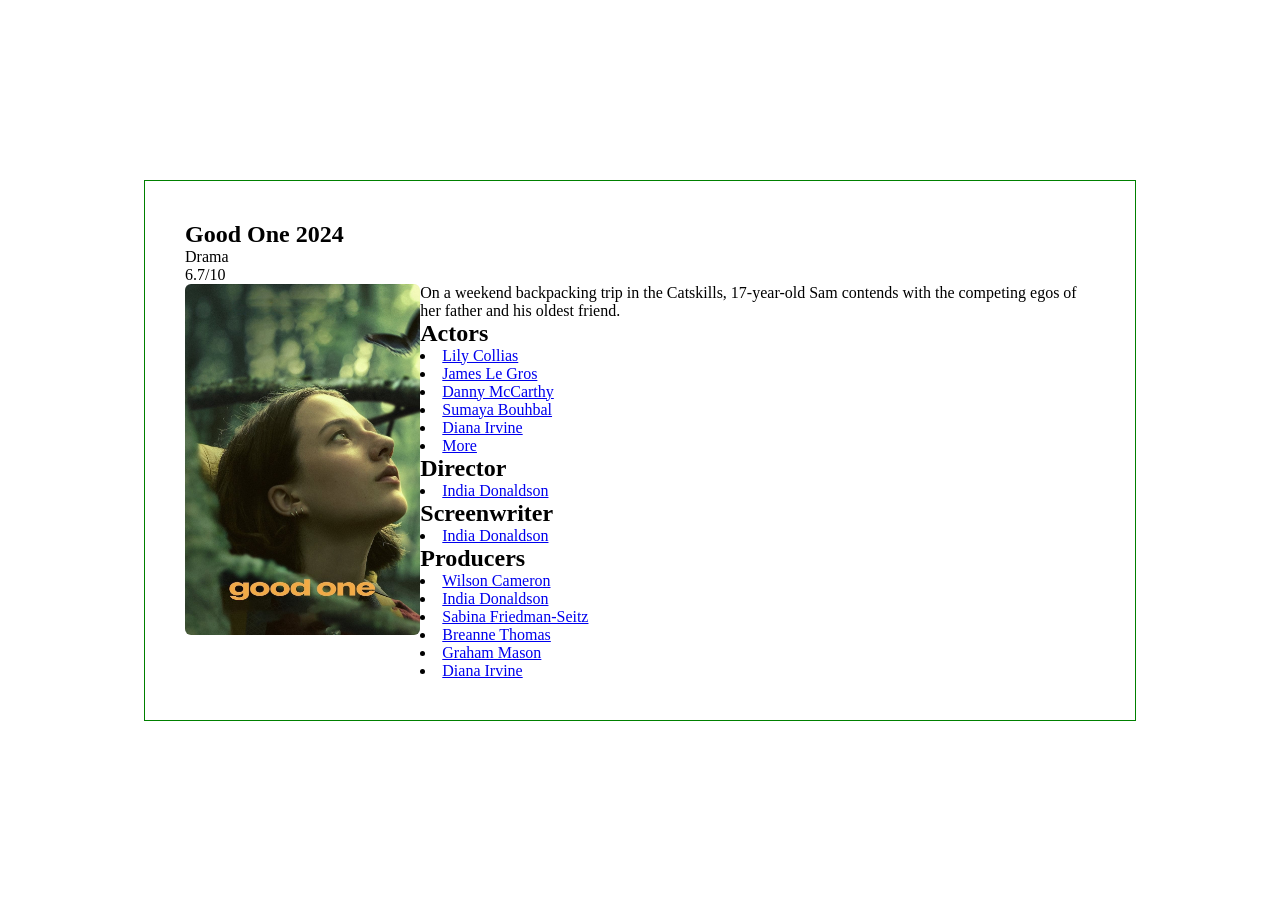
==== movie-card.html @ 16bb759c "ver 1" ====
<!DOCTYPE html>
<html lang="en">
<head>
  <meta charset="UTF-8">
  <meta name="viewport" content="width=device-width, initial-scale=1.0">
  <link rel="stylesheet" href="movie-card.css">
  <title>Movie Card</title>
</head>
<body>
  <section class="movie-card">
    <div>
      <div>
        <h1>Good One <span>2024</span></h1>
        <span>Drama</span>
      </div>
      <div>
        <span>6.7</span>/10
      </div>
    </div>

    <div class="description-container">
      <div class="movie-poster">
        <img src="movie-poster.jpg" alt="">
      </div>
      <div class="movie-description">
        <div class="synopsis">
          On a weekend backpacking trip in the Catskills, 17-year-old Sam contends with the competing egos of her father and his oldest friend.
        </div>
        <div class="cast-and-crew">
          <div class="actors">
            <h2>Actors</h2>
            <li><a href="#">Lily Collias</a></li>
            <li><a href="#">James Le Gros</a></li>
            <li><a href="#">Danny McCarthy</a></li>
            <li><a href="#">Sumaya Bouhbal</a></li>
            <li><a href="#">Diana Irvine</a></li>
            <li><a href="#">More</a></li>
          </div>
          <div class="director-writer">
            <h2>Director</h2>
            <li><a href="#">India Donaldson</a></li>
            
            <h2>Screenwriter</h2>
            <li><a href="#">India Donaldson</a></li>
          </div>

          <div class="producers">
            <h2>Producers</h2>
            <li><a href="#">Wilson Cameron</a></li>
            <li><a href="#">India Donaldson</a></li>
            <li><a href="#">Sabina Friedman-Seitz</a></li>
            <li><a href="#">Breanne Thomas</a></li>
            <li><a href="#">Graham Mason</a></li>
            <li><a href="#">Diana Irvine</a></li>    
          </div>
        </div>

      </div>

    
    </div>

  </section>
  
</body>
</html>
---- movie-card.css ----
*,
*::before, 
*::after {
  margin: 0;
  padding: 0;
  box-sizing: border-box;
}

body {
  height: 100vh;
  display: grid;
  place-items: center;
}
.movie-card {
  padding: 2.5rem;
  width: 62rem;
  border: 1px solid green;
}
.description-container {
  display: flex;
/*   display: grid;
  grid-template-columns: 1fr 3fr;
  grid-template-areas: 
  "poster content"
  "poster content"; */
}

.movie-poster {
  width: 300px;
  /* grid-area: poster; */
}

.movie-poster img {
  width: 100%;
  border-radius: 6px;
}

.movie-description {
  /* grid-area: content; */
}
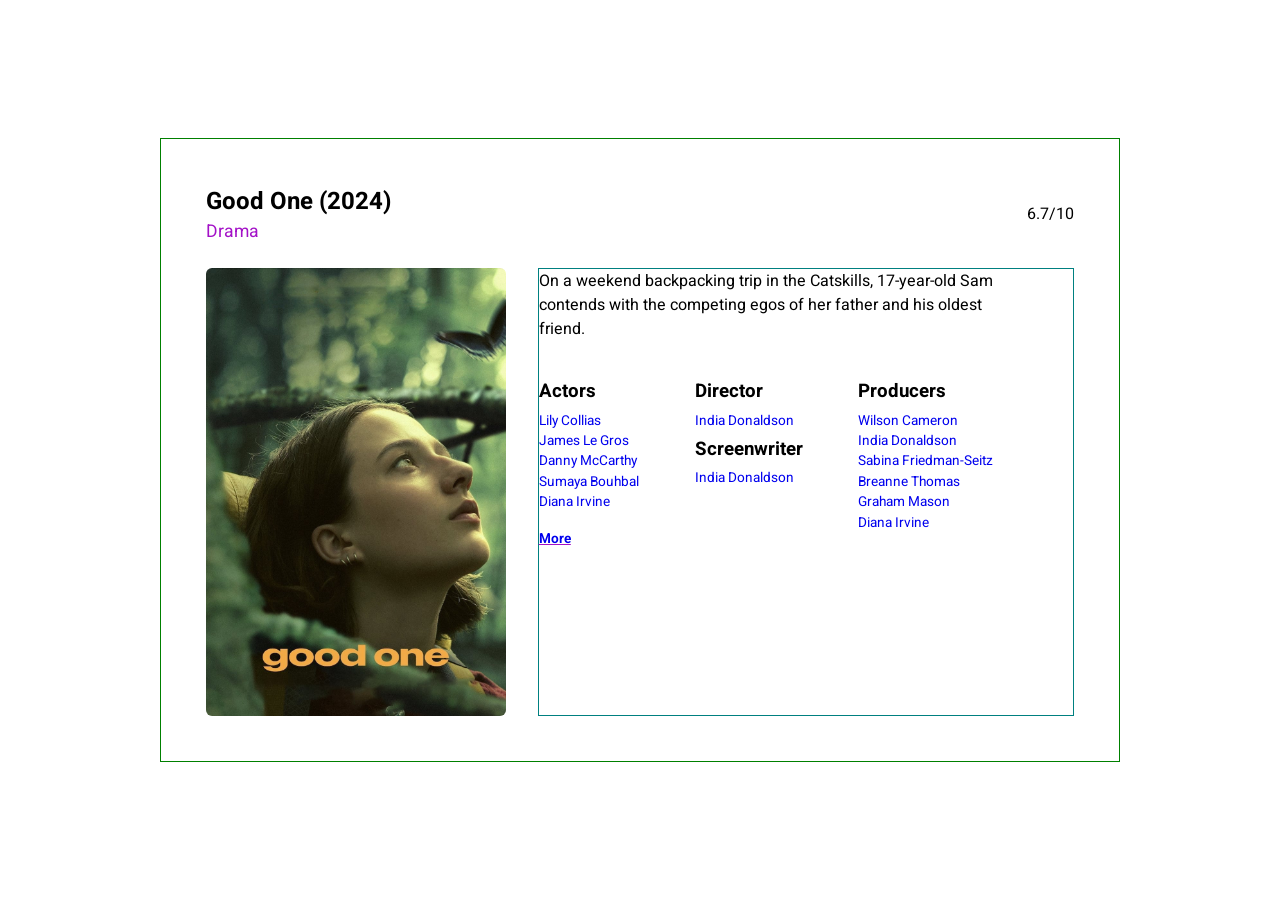
==== commit 5b75aa3e: "ver 2" ====
--- a/movie-card.html
+++ b/movie-card.html
@@ -4,14 +4,18 @@
   <meta charset="UTF-8">
   <meta name="viewport" content="width=device-width, initial-scale=1.0">
   <link rel="stylesheet" href="movie-card.css">
+  <!-- FONT -->
+  <link rel="preconnect" href="https://fonts.googleapis.com">
+  <link rel="preconnect" href="https://fonts.gstatic.com" crossorigin>
+  <link href="https://fonts.googleapis.com/css2?family=Heebo:wght@100..900&display=swap" rel="stylesheet">
   <title>Movie Card</title>
 </head>
 <body>
   <section class="movie-card">
-    <div>
+    <div class="title-rating">
       <div>
-        <h1>Good One <span>2024</span></h1>
-        <span>Drama</span>
+        <h1>Good One <span>(2024)</span></h1>
+        <span class="genre">Drama</span>
       </div>
       <div>
         <span>6.7</span>/10
@@ -28,24 +32,24 @@
         </div>
         <div class="cast-and-crew">
           <div class="actors">
-            <h2>Actors</h2>
+            <h3>Actors</h3>
             <li><a href="#">Lily Collias</a></li>
             <li><a href="#">James Le Gros</a></li>
             <li><a href="#">Danny McCarthy</a></li>
             <li><a href="#">Sumaya Bouhbal</a></li>
             <li><a href="#">Diana Irvine</a></li>
-            <li><a href="#">More</a></li>
+            <li class="more"><a href="#">More</a></li>
           </div>
           <div class="director-writer">
-            <h2>Director</h2>
+            <h3>Director</h3>
             <li><a href="#">India Donaldson</a></li>
             
-            <h2>Screenwriter</h2>
+            <h3>Screenwriter</h3>
             <li><a href="#">India Donaldson</a></li>
           </div>
 
           <div class="producers">
-            <h2>Producers</h2>
+            <h3>Producers</h3>
             <li><a href="#">Wilson Cameron</a></li>
             <li><a href="#">India Donaldson</a></li>
             <li><a href="#">Sabina Friedman-Seitz</a></li>
@@ -56,8 +60,6 @@
         </div>
 
       </div>
-
-    
     </div>
 
   </section>
--- a/movie-card.css
+++ b/movie-card.css
@@ -5,36 +5,80 @@
   padding: 0;
   box-sizing: border-box;
 }
+:root {
+  --highlight: rgb(163, 17, 199);
+}
 
 body {
   height: 100vh;
   display: grid;
   place-items: center;
+  font-family: "Heebo", sans-serif;
 }
 .movie-card {
-  padding: 2.5rem;
-  width: 62rem;
+  padding: 2.8rem;
+  /* width: 60rem; */
+  width: min(60rem, 95vw);
   border: 1px solid green;
+}
+.title-rating {
+  display: flex;
+  align-items: center;
+  justify-content: space-between;
+  margin-bottom: 1.5rem;
+}
+
+h1 span {
+  font-size: 1.5rem;
+}
+.genre {
+  font-size: 1.1rem;
+  color: var(--highlight);
 }
 .description-container {
   display: flex;
-/*   display: grid;
-  grid-template-columns: 1fr 3fr;
-  grid-template-areas: 
-  "poster content"
-  "poster content"; */
+  gap: 2rem;
+  
 }
 
 .movie-poster {
-  width: 300px;
-  /* grid-area: poster; */
+  max-width: 300px;
+  min-width: 200px; 
 }
 
 .movie-poster img {
+  display: block;
   width: 100%;
+  height: auto;
   border-radius: 6px;
 }
 
 .movie-description {
-  /* grid-area: content; */
+  border: 1px solid teal;
+  padding-right: 5rem;
+  flex: 1 1 auto;
+}
+.synopsis {
+  margin-bottom: 2rem;
+}
+.cast-and-crew {
+  display: flex;
+  justify-content: space-between;
+}
+.cast-and-crew h3 {
+  line-height: 2;
+}
+.cast-and-crew li {
+  list-style: none;
+  font-size: 0.85rem;
+  color: var(--highlight);
+  line-height: 1.5;
+}
+.more {
+  font-weight: 650;
+  margin-top: 1rem;
+  text-decoration: underline;
+}
+.cast-and-crew a {
+  text-decoration: none;
 }
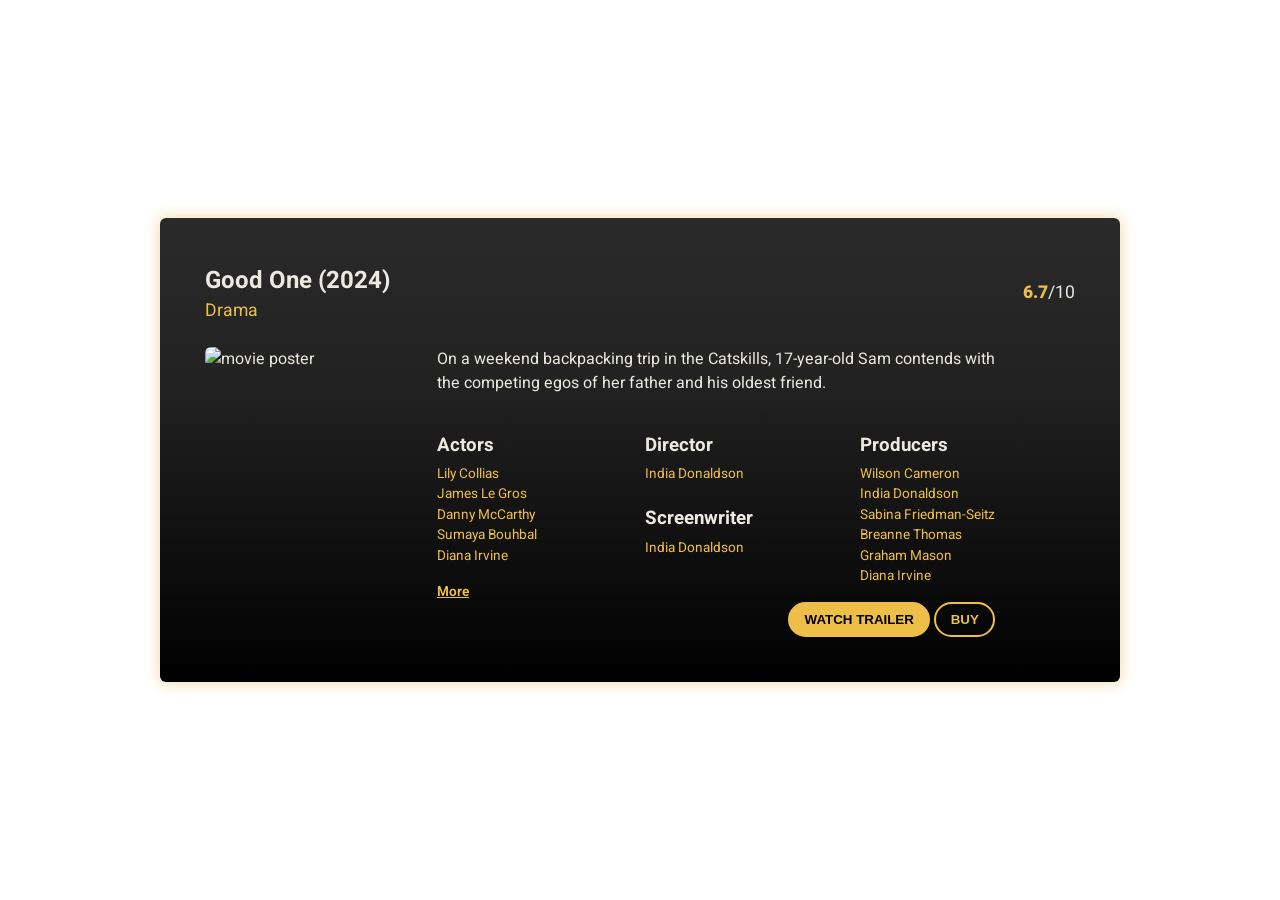
==== commit 0443a119: "ver 3" ====
--- a/movie-card.html
+++ b/movie-card.html
@@ -17,14 +17,14 @@
         <h1>Good One <span>(2024)</span></h1>
         <span class="genre">Drama</span>
       </div>
-      <div>
+      <div class="rating">
         <span>6.7</span>/10
       </div>
     </div>
 
     <div class="description-container">
       <div class="movie-poster">
-        <img src="movie-poster.jpg" alt="">
+        <img src="https://a.ltrbxd.com/resized/film-poster/1/0/1/1/9/5/4/1011954-good-one-0-2000-0-3000-crop.jpg?v=29c010f6cd" alt="movie poster">
       </div>
       <div class="movie-description">
         <div class="synopsis">
@@ -44,7 +44,7 @@
             <h3>Director</h3>
             <li><a href="#">India Donaldson</a></li>
             
-            <h3>Screenwriter</h3>
+            <h3 style="margin-top: 1rem;">Screenwriter</h3>
             <li><a href="#">India Donaldson</a></li>
           </div>
 
@@ -58,6 +58,10 @@
             <li><a href="#">Diana Irvine</a></li>    
           </div>
         </div>
+        <div class="buttons">
+          <button>watch trailer</button>
+          <button>buy</button>
+        </div>
 
       </div>
     </div>
--- a/movie-card.css
+++ b/movie-card.css
@@ -5,8 +5,11 @@
   padding: 0;
   box-sizing: border-box;
 }
+
 :root {
-  --highlight: rgb(163, 17, 199);
+  --font-clr: rgb(236, 232, 226);
+  --highlight: rgb(237, 190, 72);
+  --highlight2: rgb(238, 205, 120);
 }
 
 body {
@@ -14,12 +17,21 @@
   display: grid;
   place-items: center;
   font-family: "Heebo", sans-serif;
+  color: var(--font-clr);
+  background-image: linear-gradient(to bottom, rgba(0, 0, 0, 0.4)), url('https://avatars.mds.yandex.net/get-kinopoisk-image/4486362/6cfb5e3c-53d5-4aec-8e56-e72ef53cf060/3840x'), url("bg.webp");
+  background-size: cover;
+  background-position: center;
+  backdrop-filter: blur(1px);
 }
+
 .movie-card {
+ /*  background-color: rgb(0, 0, 0, 0.8); */
+  background:linear-gradient(180deg,rgb(42, 42, 42) 0%, rgb(34, 34, 34) 35%, rgba(0, 0, 0, 1) 100%);
+  border-radius: 6px;
   padding: 2.8rem;
   /* width: 60rem; */
   width: min(60rem, 95vw);
-  border: 1px solid green;
+  box-shadow: 0 0 14px 2px wheat;
 }
 .title-rating {
   display: flex;
@@ -34,6 +46,13 @@
 .genre {
   font-size: 1.1rem;
   color: var(--highlight);
+}
+.rating {
+  font-size: 1.1rem;
+}
+.rating span {
+  color: var(--highlight);
+  font-weight: 800;
 }
 .description-container {
   display: flex;
@@ -54,9 +73,10 @@
 }
 
 .movie-description {
-  border: 1px solid teal;
   padding-right: 5rem;
-  flex: 1 1 auto;
+  display: flex;
+  flex-direction: column;
+ /*  flex: 1 1 auto; */
 }
 .synopsis {
   margin-bottom: 2rem;
@@ -68,11 +88,19 @@
 .cast-and-crew h3 {
   line-height: 2;
 }
+
 .cast-and-crew li {
   list-style: none;
   font-size: 0.85rem;
   color: var(--highlight);
   line-height: 1.5;
+}
+
+.cast-and-crew li a {
+  color: var(--highlight);
+}
+.cast-and-crew li a:hover {
+  color: var(--highlight2);
 }
 .more {
   font-weight: 650;
@@ -81,4 +109,41 @@
 }
 .cast-and-crew a {
   text-decoration: none;
+}
+
+.buttons {
+  text-align: end;
+  margin-top: auto;
+}
+
+.buttons button {
+  text-transform: uppercase;
+  padding: 0.5rem 0.9rem;
+  border-radius: 2rem;
+  border: 2px solid var(--highlight);
+  transition: all 250ms ease-out;
+  cursor: pointer;
+}
+
+.buttons button:first-child {
+  background-color: var(--highlight);
+  font-weight: 600;
+}
+
+.buttons button:last-child {
+  background-color: transparent;
+  color: var(--highlight);
+  font-weight: 600;
+}
+
+.buttons button:first-child:hover {
+  background-color: var(--highlight2);
+  border: 2px solid var(--highlight2);
+}
+
+.buttons button:last-child:hover {
+  border: 2px solid var(--highlight2);
+  /* color: var(--highlight2); */
+  background-color: var(--highlight2);
+  color: black;
 }
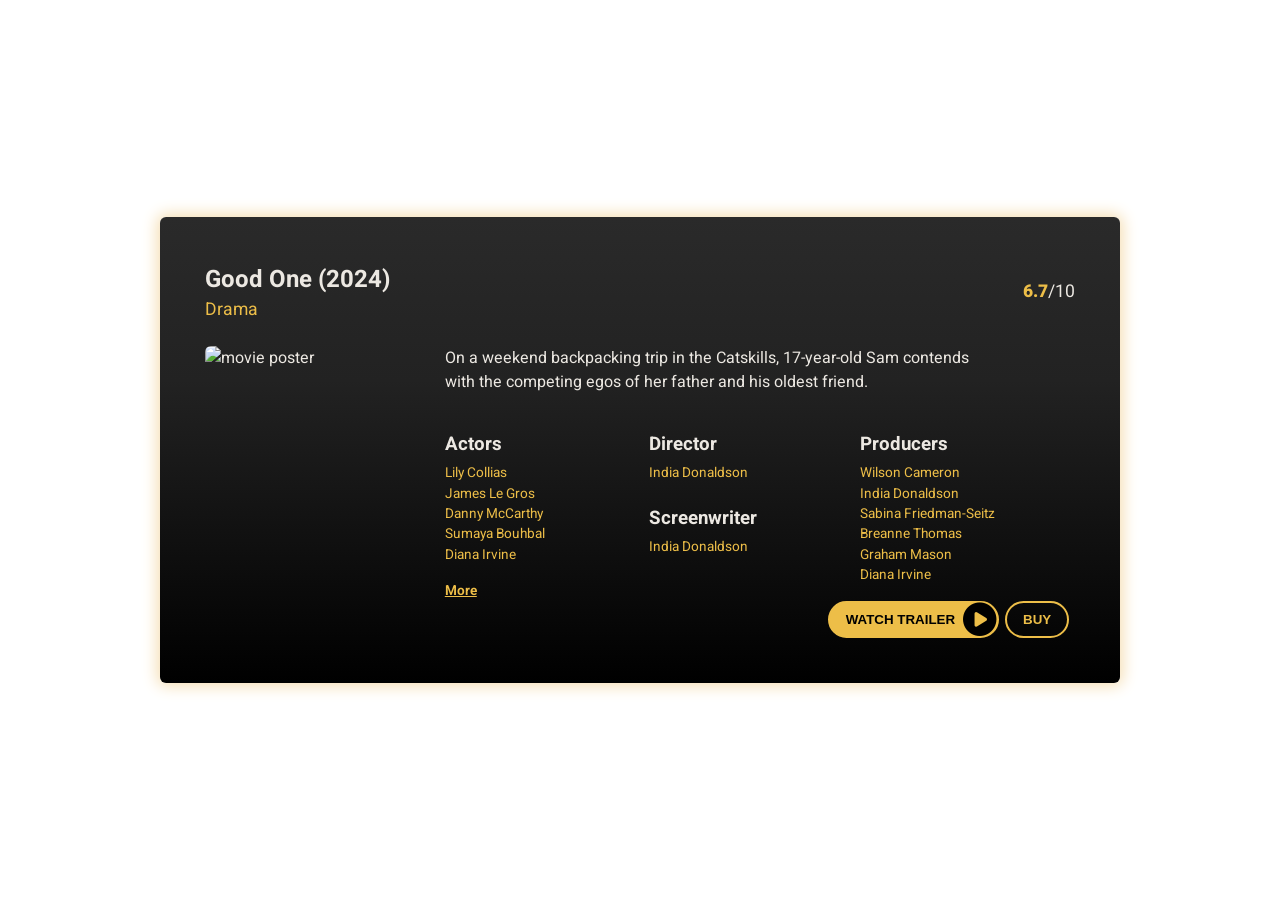
==== commit 6723076d: "ver4: modal" ====
--- a/movie-card.html
+++ b/movie-card.html
@@ -8,6 +8,11 @@
   <link rel="preconnect" href="https://fonts.googleapis.com">
   <link rel="preconnect" href="https://fonts.gstatic.com" crossorigin>
   <link href="https://fonts.googleapis.com/css2?family=Heebo:wght@100..900&display=swap" rel="stylesheet">
+  <!-- FONT AWESOME -->
+  <link rel="stylesheet" 
+  href="https://cdnjs.cloudflare.com/ajax/libs/font-awesome/6.5.2/css/all.min.css">
+   <!-- FAVICON-->
+  <link href="[data-uri]" rel="icon" type="image/x-icon">
   <title>Movie Card</title>
 </head>
 <body>
@@ -26,6 +31,15 @@
       <div class="movie-poster">
         <img src="https://a.ltrbxd.com/resized/film-poster/1/0/1/1/9/5/4/1011954-good-one-0-2000-0-3000-crop.jpg?v=29c010f6cd" alt="movie poster">
       </div>
+
+      <div class="modal"> 
+        <span class="close"><i class="fa-solid fa-circle-xmark"></i></span>
+        <div class="modal-img-container">
+          <img class="modal-content" id="img01">
+        </div>
+      </div>
+            
+
       <div class="movie-description">
         <div class="synopsis">
           On a weekend backpacking trip in the Catskills, 17-year-old Sam contends with the competing egos of her father and his oldest friend.
@@ -59,8 +73,9 @@
           </div>
         </div>
         <div class="buttons">
-          <button>watch trailer</button>
-          <button>buy</button>
+          <button>watch trailer<i class="fa-solid fa-circle-play"></i></button>
+          <a href="https://www.amazon.com/gp/video/detail/B0DBC4FG58" target="_blank"><button class="buy">buy</button></a>
+            
         </div>
 
       </div>
--- a/movie-card.css
+++ b/movie-card.css
@@ -10,6 +10,7 @@
   --font-clr: rgb(236, 232, 226);
   --highlight: rgb(237, 190, 72);
   --highlight2: rgb(238, 205, 120);
+  --transition: transition: all 250ms ease-out;
 }
 
 body {
@@ -25,13 +26,11 @@
 }
 
 .movie-card {
- /*  background-color: rgb(0, 0, 0, 0.8); */
   background:linear-gradient(180deg,rgb(42, 42, 42) 0%, rgb(34, 34, 34) 35%, rgba(0, 0, 0, 1) 100%);
   border-radius: 6px;
   padding: 2.8rem;
-  /* width: 60rem; */
   width: min(60rem, 95vw);
-  box-shadow: 0 0 14px 2px wheat;
+  box-shadow: 0 0 15px 3px wheat;
 }
 .title-rating {
   display: flex;
@@ -56,13 +55,13 @@
 }
 .description-container {
   display: flex;
-  gap: 2rem;
-  
+  gap: 2.5rem;
 }
 
 .movie-poster {
   max-width: 300px;
   min-width: 200px; 
+  cursor: pointer;
 }
 
 .movie-poster img {
@@ -73,17 +72,18 @@
 }
 
 .movie-description {
-  padding-right: 5rem;
   display: flex;
   flex-direction: column;
  /*  flex: 1 1 auto; */
 }
 .synopsis {
   margin-bottom: 2rem;
+  padding-right: 5rem;
 }
 .cast-and-crew {
   display: flex;
   justify-content: space-between;
+  padding-right: 5rem;
 }
 .cast-and-crew h3 {
   line-height: 2;
@@ -112,38 +112,80 @@
 }
 
 .buttons {
-  text-align: end;
+ /*  text-align: end; */
+  display: flex;
   margin-top: auto;
+  justify-content: right;
 }
 
 .buttons button {
   text-transform: uppercase;
-  padding: 0.5rem 0.9rem;
+  height: 2.3rem;
   border-radius: 2rem;
   border: 2px solid var(--highlight);
-  transition: all 250ms ease-out;
+  transition: var(--transition);
   cursor: pointer;
 }
 
 .buttons button:first-child {
   background-color: var(--highlight);
   font-weight: 600;
+  margin-right: 6px;
+  padding-left: 1rem;
+  display: flex;
+  align-items: center;
 }
-
+.fa-circle-play {
+  font-size: 2.1rem;
+  margin-left: 8px;
+}
 .buttons button:last-child {
   background-color: transparent;
   color: var(--highlight);
   font-weight: 600;
+  padding-inline: 1rem;
+}
+
+.buttons a {
+  text-decoration: none;
+  color: var(--highlight);
+  transition: var(--transition);
 }
 
 .buttons button:first-child:hover {
   background-color: var(--highlight2);
   border: 2px solid var(--highlight2);
+  color: black;
 }
 
-.buttons button:last-child:hover {
+.buttons .buy:hover {
   border: 2px solid var(--highlight2);
-  /* color: var(--highlight2); */
   background-color: var(--highlight2);
   color: black;
+}
+
+.modal {
+  display: none; /*  */
+  position: fixed; 
+  z-index: 100; 
+  left: 0;
+  top: 0;
+  width: 100%; 
+  height: 100%; 
+  overflow: auto;
+  background-color: rgba(0,0,0,0.75);
+}
+
+.fa-circle-xmark {
+  position: absolute;
+  right: 2rem;
+  top: 2rem;
+  font-size: 2.5rem;
+  color: var(--highlight);
+  opacity: 0.6;
+  transition:  var(--transition);
+  cursor: pointer;
+}
+.fa-circle-xmark:hover {
+  opacity: 0.9;
 }
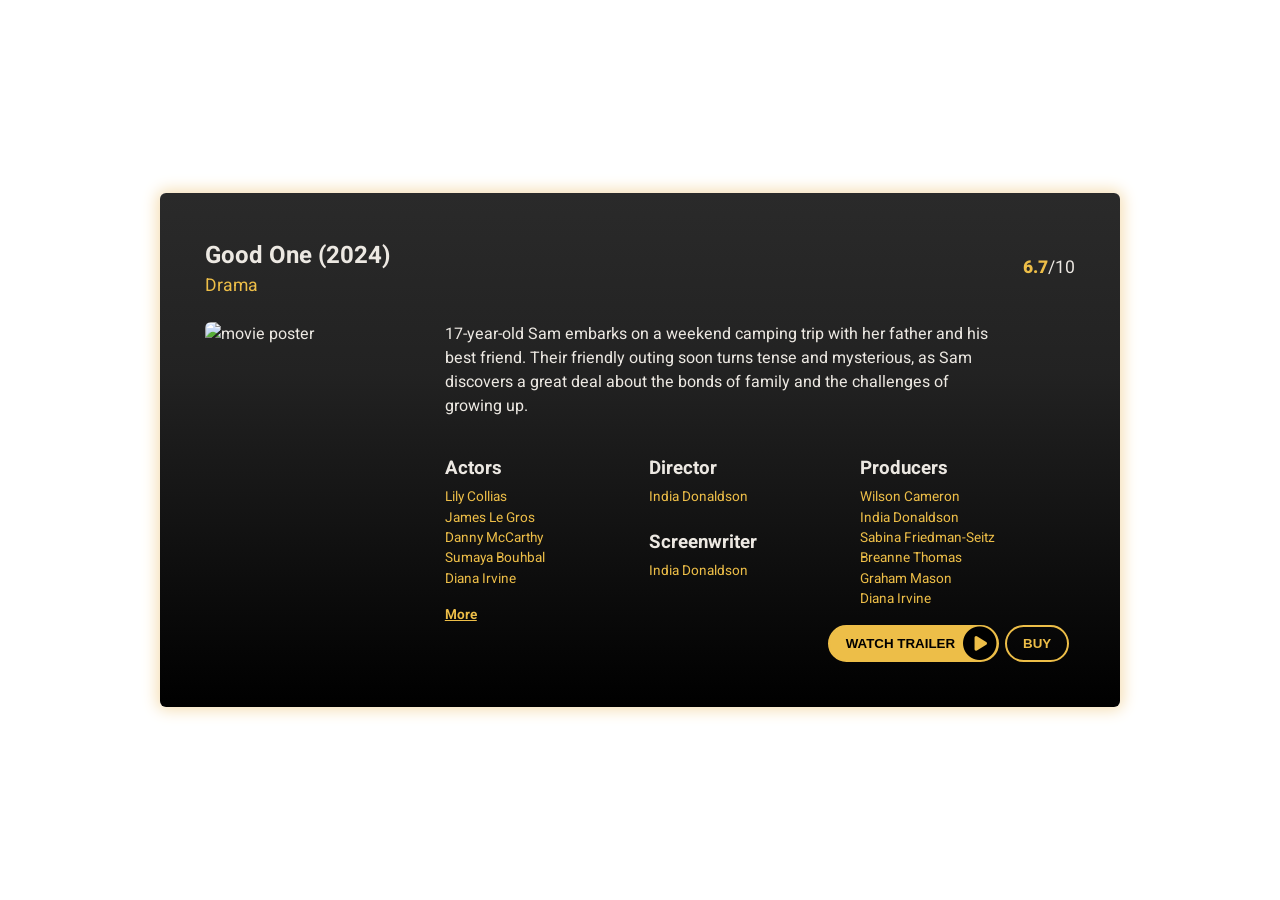
==== commit a5dd4565: "ver 5: upd" ====
--- a/movie-card.html
+++ b/movie-card.html
@@ -35,14 +35,15 @@
       <div class="modal"> 
         <span class="close"><i class="fa-solid fa-circle-xmark"></i></span>
         <div class="modal-img-container">
-          <img class="modal-content" id="img01">
+          <img class="modal-content" id="img1">
+          <iframe class="trailer" width="560" height="315" src="https://www.youtube.com/embed/RGZNT7qgeG4?si=b-XpzlPl3kl8TBG7" title="YouTube video player" frameborder="0" allow="accelerometer; autoplay; clipboard-write; encrypted-media; gyroscope; picture-in-picture; web-share" referrerpolicy="strict-origin-when-cross-origin" allowfullscreen></iframe>
         </div>
       </div>
             
 
       <div class="movie-description">
         <div class="synopsis">
-          On a weekend backpacking trip in the Catskills, 17-year-old Sam contends with the competing egos of her father and his oldest friend.
+          17-year-old Sam embarks on a weekend camping trip with her father and his best friend. Their friendly outing soon turns tense and mysterious, as Sam discovers a great deal about the bonds of family and the challenges of growing up.
         </div>
         <div class="cast-and-crew">
           <div class="actors">
@@ -73,7 +74,7 @@
           </div>
         </div>
         <div class="buttons">
-          <button>watch trailer<i class="fa-solid fa-circle-play"></i></button>
+          <button class="watch-trailer-button">watch trailer<i class="fa-solid fa-circle-play"></i></button>
           <a href="https://www.amazon.com/gp/video/detail/B0DBC4FG58" target="_blank"><button class="buy">buy</button></a>
             
         </div>
@@ -82,6 +83,7 @@
     </div>
 
   </section>
+  <script src="movie-card.js"></script>
   
 </body>
 </html>
--- a/movie-card.css
+++ b/movie-card.css
@@ -173,10 +173,17 @@
   width: 100%; 
   height: 100%; 
   overflow: auto;
-  background-color: rgba(0,0,0,0.75);
-}
-
-.fa-circle-xmark {
+  background-color: rgba(0,0,0,0.8);
+}
+.modal.open {
+  display: block;
+}
+
+body.modal-open {
+  overflow: hidden;
+}
+
+.close {
   position: absolute;
   right: 2rem;
   top: 2rem;
@@ -186,6 +193,30 @@
   transition:  var(--transition);
   cursor: pointer;
 }
-.fa-circle-xmark:hover {
+.close:hover {
   opacity: 0.9;
+}
+
+.modal-img-container {
+  height: 90vh;
+  width: auto;
+  position: absolute;
+  top: 50%;
+  left: 50%;
+  transform: translate(-50%, -50%);
+}
+
+.modal-content {
+  opacity: 0;
+  width: 100%;
+  height: 100%;
+  object-fit: contain;
+  transition: opacity 350ms ease-out;
+}
+.modal-content.modal-open {
+  opacity: 1;
+}
+
+.trailer {
+  display: none;
 }
